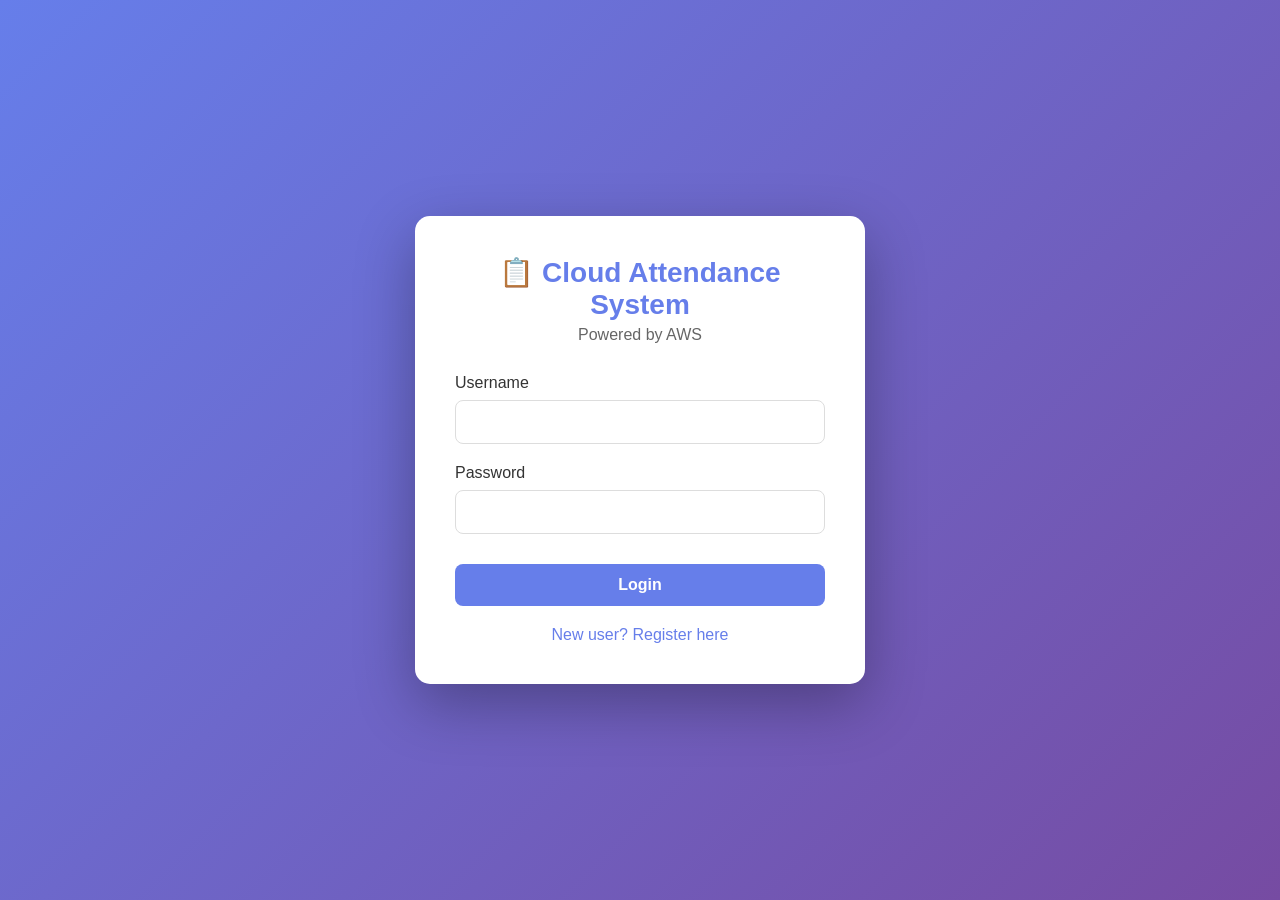
==== frontend/index.html @ d003680c "Initial commit: Cloud Attendance System" ====
<!DOCTYPE html>
<html lang="en">
<head>
    <meta charset="UTF-8">
    <meta name="viewport" content="width=device-width, initial-scale=1.0">
    <title>Cloud Attendance System - Login</title>
    <link rel="stylesheet" href="style.css">
</head>
<body>
    <div class="container">
        <div class="login-card">
            <div class="logo">
                <h1>📋 Cloud Attendance System</h1>
                <p>Powered by AWS</p>
            </div>
            
            <form id="loginForm">
                <div class="input-group">
                    <label>Username</label>
                    <input type="text" id="username" required>
                </div>
                <div class="input-group">
                    <label>Password</label>
                    <input type="password" id="password" required>
                </div>
                <button type="submit">Login</button>
            </form>
            
            <div class="register-link">
                <a href="#" onclick="showRegister()">New user? Register here</a>
            </div>
        </div>
        
        <div class="register-card" style="display: none;">
            <div class="logo">
                <h1>📋 Register</h1>
            </div>
            <form id="registerForm">
                <div class="input-group">
                    <label>Full Name</label>
                    <input type="text" id="regName" required>
                </div>
                <div class="input-group">
                    <label>Username</label>
                    <input type="text" id="regUsername" required>
                </div>
                <div class="input-group">
                    <label>Password</label>
                    <input type="password" id="regPassword" required>
                </div>
                <div class="input-group">
                    <label>Role</label>
                    <select id="regRole">
                        <option value="student">Student</option>
                        <option value="faculty">Faculty</option>
                        <option value="admin">Admin</option>
                    </select>
                </div>
                <button type="submit">Register</button>
                <button type="button" onclick="showLogin()">Back to Login</button>
            </form>
        </div>
    </div>
    
    <script src="script.js"></script>
</body>
</html>
---- frontend/style.css ----
/* Styling */
* {
    margin: 0;
    padding: 0;
    box-sizing: border-box;
}

body {
    font-family: 'Segoe UI', Tahoma, Geneva, Verdana, sans-serif;
    background: linear-gradient(135deg, #667eea 0%, #764ba2 100%);
    min-height: 100vh;
}

/* Login Styles */
.container {
    display: flex;
    justify-content: center;
    align-items: center;
    min-height: 100vh;
    padding: 20px;
}

.login-card, .register-card {
    background: white;
    border-radius: 15px;
    padding: 40px;
    width: 100%;
    max-width: 450px;
    box-shadow: 0 20px 60px rgba(0,0,0,0.3);
}

.logo {
    text-align: center;
    margin-bottom: 30px;
}

.logo h1 {
    color: #667eea;
    font-size: 28px;
}

.logo p {
    color: #666;
    margin-top: 5px;
}

.input-group {
    margin-bottom: 20px;
}

.input-group label {
    display: block;
    margin-bottom: 8px;
    color: #333;
    font-weight: 500;
}

.input-group input, .input-group select {
    width: 100%;
    padding: 12px;
    border: 1px solid #ddd;
    border-radius: 8px;
    font-size: 16px;
    transition: border-color 0.3s;
}

.input-group input:focus, .input-group select:focus {
    outline: none;
    border-color: #667eea;
}

button {
    width: 100%;
    padding: 12px;
    background: #667eea;
    color: white;
    border: none;
    border-radius: 8px;
    font-size: 16px;
    font-weight: 600;
    cursor: pointer;
    transition: background 0.3s;
    margin-top: 10px;
}

button:hover {
    background: #5a67d8;
}

.register-link {
    text-align: center;
    margin-top: 20px;
}

.register-link a {
    color: #667eea;
    text-decoration: none;
}

/* Dashboard Styles */
.navbar {
    background: white;
    padding: 15px 30px;
    display: flex;
    justify-content: space-between;
    align-items: center;
    box-shadow: 0 2px 10px rgba(0,0,0,0.1);
}

.nav-brand {
    font-size: 22px;
    font-weight: bold;
    color: #667eea;
}

.logout-btn {
    width: auto;
    padding: 8px 20px;
    background: #e53e3e;
    margin-top: 0;
    margin-left: 15px;
}

.dashboard-container {
    display: flex;
    min-height: calc(100vh - 70px);
}

.sidebar {
    width: 250px;
    background: white;
    padding: 20px;
    box-shadow: 2px 0 10px rgba(0,0,0,0.1);
}

.sidebar-btn {
    width: 100%;
    text-align: left;
    background: #f7fafc;
    color: #333;
    margin-bottom: 10px;
    padding: 12px 15px;
}

.sidebar-btn:hover {
    background: #667eea;
    color: white;
}

.main-content {
    flex: 1;
    padding: 30px;
}

.section {
    animation: fadeIn 0.3s ease;
}

@keyframes fadeIn {
    from { opacity: 0; transform: translateY(20px); }
    to { opacity: 1; transform: translateY(0); }
}

.card {
    background: white;
    border-radius: 10px;
    padding: 25px;
    margin-top: 20px;
    box-shadow: 0 2px 10px rgba(0,0,0,0.1);
}

.card h3 {
    margin-bottom: 15px;
    color: #333;
}

.primary-btn {
    width: auto;
    padding: 10px 25px;
    margin-top: 10px;
}

.records-table {
    margin-top: 20px;
    overflow-x: auto;
}

.records-table table {
    width: 100%;
    border-collapse: collapse;
}

.records-table th, .records-table td {
    padding: 12px;
    text-align: left;
    border-bottom: 1px solid #eee;
}

.records-table th {
    background: #f7fafc;
    font-weight: 600;
}

.message {
    margin-top: 15px;
    padding: 10px;
    border-radius: 5px;
}

.message.success {
    background: #c6f6d5;
    color: #22543d;
}

.message.error {
    background: #fed7d7;
    color: #742a2a;
}

.stats-grid {
    display: grid;
    grid-template-columns: repeat(auto-fit, minmax(250px, 1fr));
    gap: 20px;
    margin-top: 20px;
}

.stat-card {
    background: white;
    padding: 20px;
    border-radius: 10px;
    text-align: center;
    box-shadow: 0 2px 10px rgba(0,0,0,0.1);
}

.stat-card h3 {
    color: #667eea;
    font-size: 32px;
    margin: 10px 0;
}

.stats-cards {
    display: grid;
    grid-template-columns: repeat(auto-fit, minmax(200px, 1fr));
    gap: 20px;
    margin-bottom: 20px;
}

.form-row {
    display: grid;
    grid-template-columns: 1fr 1fr 1fr auto;
    gap: 15px;
    align-items: end;
}

@media (max-width: 768px) {
    .dashboard-container {
        flex-direction: column;
    }
    
    .sidebar {
        width: 100%;
        display: flex;
        overflow-x: auto;
    }
    
    .sidebar-btn {
        width: auto;
        margin-right: 10px;
    }
    
    .form-row {
        grid-template-columns: 1fr;
    }
}
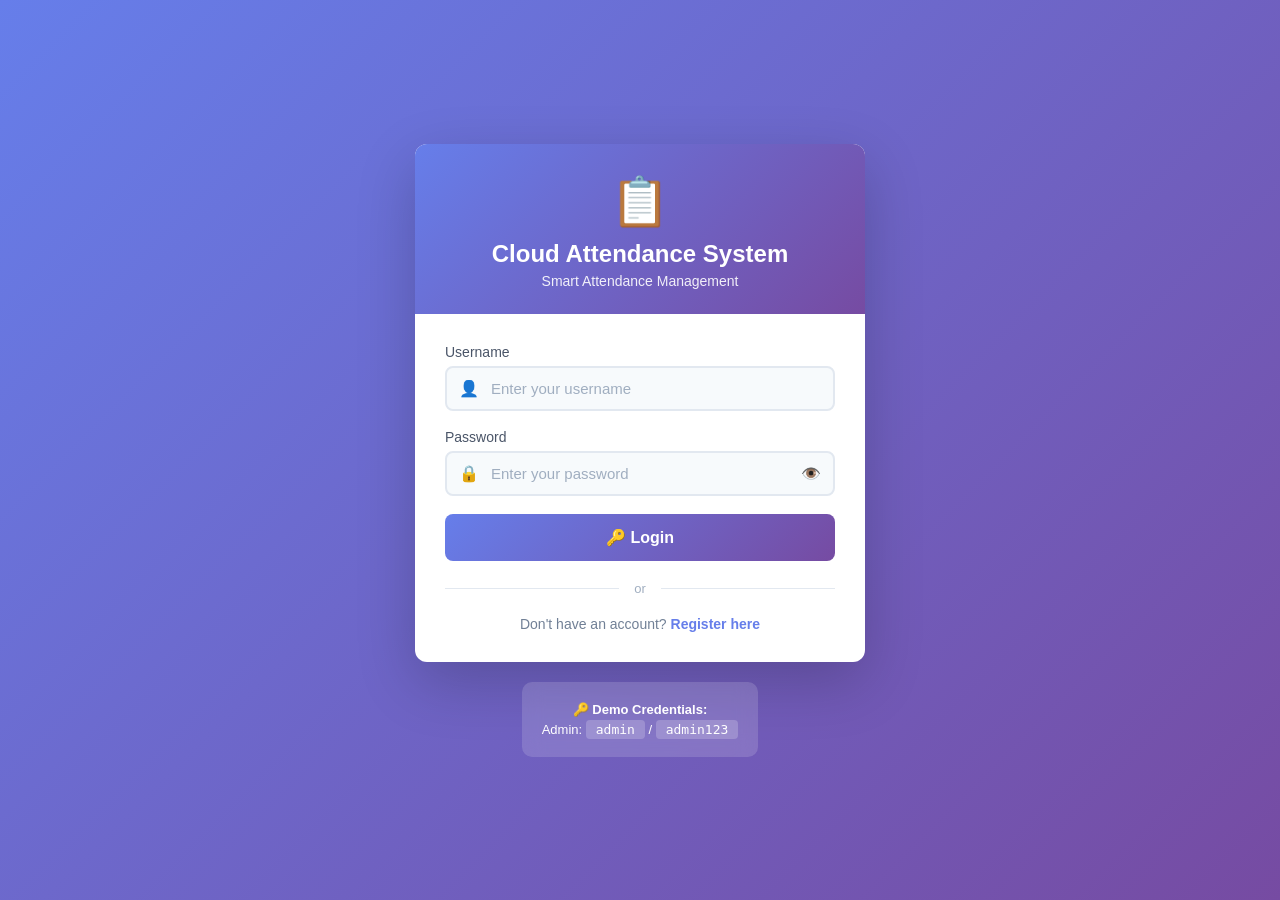
==== commit 8afd4bef: "Final production code with updated URLs and app password" ====
--- a/frontend/index.html
+++ b/frontend/index.html
@@ -8,60 +8,81 @@
 </head>
 <body>
     <div class="container">
-        <div class="login-card">
-            <div class="logo">
-                <h1>📋 Cloud Attendance System</h1>
-                <p>Powered by AWS</p>
+        
+        <!-- Login Card -->
+        <div class="auth-card login-card" id="loginCard">
+            <div class="auth-header">
+                <div class="logo-icon">📋</div>
+                <h1>Cloud Attendance System</h1>
+                <p>Smart Attendance Management</p>
             </div>
-            
-            <form id="loginForm">
-                <div class="input-group">
-                    <label>Username</label>
-                    <input type="text" id="username" required>
+            <div class="auth-body">
+                <div id="loginError" class="alert alert-error" style="display: none;"></div>
+                <form id="loginForm">
+                    <div class="input-group">
+                        <label>Username</label>
+                        <div class="input-icon">
+                            <span class="icon">👤</span>
+                            <input type="text" id="username" placeholder="Enter your username" required>
+                        </div>
+                    </div>
+                    <div class="input-group">
+                        <label>Password</label>
+                        <div class="input-icon">
+                            <span class="icon">🔒</span>
+                            <input type="password" id="password" placeholder="Enter your password" required>
+                            <button type="button" class="toggle-password" onclick="togglePassword()">👁️</button>
+                        </div>
+                    </div>
+                    <button type="submit" class="btn-primary btn-full">🔑 Login</button>
+                </form>
+                <div class="auth-divider"><span>or</span></div>
+                <div class="auth-footer">
+                    <p>Don't have an account? <a href="#" onclick="showRegister()">Register here</a></p>
                 </div>
-                <div class="input-group">
-                    <label>Password</label>
-                    <input type="password" id="password" required>
-                </div>
-                <button type="submit">Login</button>
-            </form>
-            
-            <div class="register-link">
-                <a href="#" onclick="showRegister()">New user? Register here</a>
             </div>
         </div>
         
-        <div class="register-card" style="display: none;">
-            <div class="logo">
-                <h1>📋 Register</h1>
+        <!-- Register Card -->
+        <div class="auth-card register-card" id="registerCard" style="display: none;">
+            <div class="auth-header">
+                <div class="logo-icon">📝</div>
+                <h1>Create Account</h1>
+                <p>Join the Cloud Attendance System</p>
             </div>
-            <form id="registerForm">
-                <div class="input-group">
-                    <label>Full Name</label>
-                    <input type="text" id="regName" required>
+            <div class="auth-body">
+                <div id="registerError" class="alert alert-error" style="display: none;"></div>
+                <div id="registerSuccess" class="alert alert-success" style="display: none;"></div>
+                <form id="registerForm">
+                    <div class="input-group"><label>Full Name *</label><div class="input-icon"><span class="icon">👤</span><input type="text" id="regName" placeholder="Enter your full name" required></div></div>
+                    <div class="input-group"><label>Email Address *</label><div class="input-icon"><span class="icon">📧</span><input type="email" id="regEmail" placeholder="Enter your email" required></div></div>
+                    <div class="input-group"><label>Username / Student ID *</label><div class="input-icon"><span class="icon">🆔</span><input type="text" id="regUsername" placeholder="Choose a username" required></div></div>
+                    <div class="input-group"><label>Password *</label><div class="input-icon"><span class="icon">🔒</span><input type="password" id="regPassword" placeholder="Create a strong password" required><button type="button" class="toggle-password" onclick="toggleRegisterPassword()">👁️</button></div></div>
+                    <div class="input-group"><label>Role *</label><div class="input-icon"><span class="icon">🎯</span><select id="regRole" required><option value="">Select your role</option><option value="student">🎓 Student</option><option value="admin">🔑 Admin</option></select></div></div>
+                    
+                    <div id="studentFields" style="display: none;">
+                        <div class="input-group"><label>Department</label><select id="regDepartment"><option value="Science">Science</option><option value="Arts">Arts</option><option value="Commerce">Commerce</option><option value="Engineering">Engineering</option><option value="Medical">Medical</option><option value="Other">Other</option></select></div>
+                        <div class="input-group"><label>Branch</label><input type="text" id="regBranch" placeholder="e.g., Computer Science"></div>
+                        <div class="input-group"><label>Batch/Year</label><select id="regBatch"><option value="1st Year">1st Year</option><option value="2nd Year">2nd Year</option><option value="3rd Year">3rd Year</option><option value="4th Year">4th Year</option><option value="Final Year">Final Year</option></select></div>
+                        <div class="input-group"><label>Admission Year</label><input type="number" id="regAdmissionYear" placeholder="2024" value="2024"></div>
+                    </div>
+                    
+                    <button type="submit" class="btn-primary btn-full">📝 Register</button>
+                </form>
+                <div class="auth-divider"><span>or</span></div>
+                <div class="auth-footer">
+                    <p>Already have an account? <a href="#" onclick="showLogin()">Login here</a></p>
                 </div>
-                <div class="input-group">
-                    <label>Username</label>
-                    <input type="text" id="regUsername" required>
-                </div>
-                <div class="input-group">
-                    <label>Password</label>
-                    <input type="password" id="regPassword" required>
-                </div>
-                <div class="input-group">
-                    <label>Role</label>
-                    <select id="regRole">
-                        <option value="student">Student</option>
-                        <option value="faculty">Faculty</option>
-                        <option value="admin">Admin</option>
-                    </select>
-                </div>
-                <button type="submit">Register</button>
-                <button type="button" onclick="showLogin()">Back to Login</button>
-            </form>
+            </div>
         </div>
+        
+        <!-- Demo Credentials -->
+        <div class="demo-credentials">
+            <p><strong>🔑 Demo Credentials:</strong></p>
+            <p>Admin: <code>admin</code> / <code>admin123</code></p>
+        </div>
+        
     </div>
-    
     <script src="script.js"></script>
 </body>
 </html>
--- a/frontend/style.css
+++ b/frontend/style.css
@@ -1,274 +1,413 @@
-/* Styling */
-* {
-    margin: 0;
-    padding: 0;
-    box-sizing: border-box;
-}
+/* ============================================ */
+/* ROOT VARIABLES */
+/* ============================================ */
+:root {
+    --primary: #667eea;
+    --primary-dark: #5a67d8;
+    --secondary: #764ba2;
+    --success: #38a169;
+    --danger: #e53e3e;
+    --warning: #d69e2e;
+    --gray-50: #f7fafc;
+    --gray-100: #edf2f7;
+    --gray-200: #e2e8f0;
+    --gray-300: #cbd5e0;
+    --gray-400: #a0aec0;
+    --gray-500: #718096;
+    --gray-600: #4a5568;
+    --gray-700: #2d3748;
+    --shadow-sm: 0 1px 3px rgba(0,0,0,0.08);
+    --shadow-md: 0 4px 20px rgba(0,0,0,0.1);
+    --shadow-lg: 0 10px 40px rgba(0,0,0,0.15);
+    --shadow-xl: 0 20px 60px rgba(0,0,0,0.2);
+    --radius: 12px;
+    --transition: all 0.3s ease;
+}
+
+* { margin: 0; padding: 0; box-sizing: border-box; }
 
 body {
     font-family: 'Segoe UI', Tahoma, Geneva, Verdana, sans-serif;
-    background: linear-gradient(135deg, #667eea 0%, #764ba2 100%);
+    background: linear-gradient(135deg, var(--primary) 0%, var(--secondary) 100%);
     min-height: 100vh;
-}
-
-/* Login Styles */
+    color: var(--gray-700);
+}
+
+/* ============================================ */
+/* SCROLLBAR */
+/* ============================================ */
+::-webkit-scrollbar { width: 8px; height: 8px; }
+::-webkit-scrollbar-track { background: var(--gray-100); border-radius: 10px; }
+::-webkit-scrollbar-thumb { background: var(--primary); border-radius: 10px; }
+::-webkit-scrollbar-thumb:hover { background: var(--primary-dark); }
+
+/* ============================================ */
+/* AUTH */
+/* ============================================ */
 .container {
     display: flex;
+    flex-direction: column;
     justify-content: center;
     align-items: center;
     min-height: 100vh;
     padding: 20px;
 }
 
-.login-card, .register-card {
-    background: white;
-    border-radius: 15px;
-    padding: 40px;
+.auth-card {
+    background: white;
+    border-radius: var(--radius);
+    box-shadow: var(--shadow-xl);
     width: 100%;
     max-width: 450px;
-    box-shadow: 0 20px 60px rgba(0,0,0,0.3);
-}
-
-.logo {
+    overflow: hidden;
+    animation: slideUp 0.5s ease;
+}
+
+@keyframes slideUp {
+    from { opacity: 0; transform: translateY(30px); }
+    to { opacity: 1; transform: translateY(0); }
+}
+
+.auth-header {
+    background: linear-gradient(135deg, var(--primary) 0%, var(--secondary) 100%);
+    color: white;
+    padding: 30px 30px 25px;
     text-align: center;
-    margin-bottom: 30px;
-}
-
-.logo h1 {
-    color: #667eea;
-    font-size: 28px;
-}
-
-.logo p {
-    color: #666;
-    margin-top: 5px;
-}
-
-.input-group {
-    margin-bottom: 20px;
-}
-
-.input-group label {
-    display: block;
-    margin-bottom: 8px;
-    color: #333;
-    font-weight: 500;
-}
-
-.input-group input, .input-group select {
+}
+
+.auth-header .logo-icon { font-size: 48px; margin-bottom: 10px; display: block; }
+.auth-header h1 { font-size: 24px; margin: 0; font-weight: 700; }
+.auth-header p { margin: 5px 0 0; opacity: 0.9; font-size: 14px; }
+
+.auth-body { padding: 30px; }
+
+.input-group { margin-bottom: 18px; }
+.input-group label { display: block; margin-bottom: 6px; font-weight: 500; color: var(--gray-600); font-size: 14px; }
+
+.input-icon {
+    position: relative;
+    display: flex;
+    align-items: center;
+    background: var(--gray-50);
+    border-radius: 8px;
+    border: 2px solid var(--gray-200);
+    transition: var(--transition);
+}
+
+.input-icon:focus-within {
+    border-color: var(--primary);
+    background: white;
+    box-shadow: 0 0 0 3px rgba(102, 126, 234, 0.2);
+}
+
+.input-icon .icon { padding: 0 12px; color: var(--gray-400); font-size: 16px; }
+.input-icon input, .input-icon select {
+    flex: 1;
+    padding: 12px 12px 12px 0;
+    border: none;
+    background: transparent;
+    font-size: 15px;
+    color: var(--gray-700);
+    outline: none;
     width: 100%;
-    padding: 12px;
-    border: 1px solid #ddd;
-    border-radius: 8px;
-    font-size: 16px;
-    transition: border-color 0.3s;
-}
-
-.input-group input:focus, .input-group select:focus {
+}
+.input-icon input::placeholder { color: var(--gray-400); }
+.input-icon select { appearance: none; cursor: pointer; }
+.input-icon textarea {
+    flex: 1;
+    padding: 12px 12px 12px 0;
+    border: none;
+    background: transparent;
+    font-size: 15px;
+    color: var(--gray-700);
     outline: none;
-    border-color: #667eea;
-}
-
-button {
-    width: 100%;
-    padding: 12px;
-    background: #667eea;
-    color: white;
+    resize: vertical;
+    min-height: 80px;
+    font-family: inherit;
+}
+
+.toggle-password { background: none; border: none; padding: 0 12px; cursor: pointer; font-size: 16px; color: var(--gray-400); }
+
+.btn-primary {
+    padding: 14px 20px;
     border: none;
     border-radius: 8px;
     font-size: 16px;
     font-weight: 600;
     cursor: pointer;
-    transition: background 0.3s;
-    margin-top: 10px;
-}
-
-button:hover {
-    background: #5a67d8;
-}
-
-.register-link {
+    transition: var(--transition);
+    background: linear-gradient(135deg, var(--primary) 0%, var(--secondary) 100%);
+    color: white;
+    width: 100%;
+}
+
+.btn-primary:hover { transform: translateY(-2px); box-shadow: 0 8px 25px rgba(102, 126, 234, 0.4); }
+.btn-primary:active { transform: translateY(0); }
+.btn-secondary { background: var(--gray-200); color: var(--gray-700); padding: 10px 20px; border: none; border-radius: 8px; font-size: 14px; font-weight: 500; cursor: pointer; transition: var(--transition); }
+.btn-secondary:hover { background: var(--gray-300); }
+.btn-danger { background: var(--danger); color: white; border: none; padding: 8px 16px; border-radius: 6px; cursor: pointer; transition: var(--transition); }
+.btn-danger:hover { background: #c53030; }
+
+.auth-divider { display: flex; align-items: center; margin: 20px 0; color: var(--gray-400); font-size: 13px; }
+.auth-divider::before, .auth-divider::after { content: ''; flex: 1; height: 1px; background: var(--gray-200); }
+.auth-divider span { padding: 0 15px; }
+
+.auth-footer { text-align: center; color: var(--gray-500); font-size: 14px; }
+.auth-footer a { color: var(--primary); font-weight: 600; text-decoration: none; }
+.auth-footer a:hover { text-decoration: underline; }
+
+.alert { padding: 12px 15px; border-radius: 8px; margin-bottom: 15px; font-size: 14px; }
+.alert-error { background: #fed7d7; color: #742a2a; border: 1px solid #feb2b2; }
+.alert-success { background: #c6f6d5; color: #22543d; border: 1px solid #9ae6b4; }
+
+.demo-credentials {
+    max-width: 450px;
+    margin: 20px auto 0;
+    padding: 15px 20px;
+    background: rgba(255,255,255,0.15);
+    border-radius: 10px;
     text-align: center;
-    margin-top: 20px;
-}
-
-.register-link a {
-    color: #667eea;
-    text-decoration: none;
-}
-
-/* Dashboard Styles */
+    backdrop-filter: blur(10px);
+    color: white;
+}
+
+.demo-credentials p { margin: 5px 0; font-size: 13px; }
+.demo-credentials code { background: rgba(255,255,255,0.2); padding: 2px 10px; border-radius: 4px; font-size: 13px; }
+
+#studentFields { border-top: 1px dashed var(--gray-200); padding-top: 15px; margin-top: 5px; }
+
+/* ============================================ */
+/* NAVBAR */
+/* ============================================ */
 .navbar {
     background: white;
     padding: 15px 30px;
     display: flex;
     justify-content: space-between;
     align-items: center;
-    box-shadow: 0 2px 10px rgba(0,0,0,0.1);
-}
-
-.nav-brand {
-    font-size: 22px;
-    font-weight: bold;
-    color: #667eea;
-}
+    box-shadow: var(--shadow-sm);
+    position: sticky;
+    top: 0;
+    z-index: 100;
+}
+
+.nav-brand { font-size: 22px; font-weight: bold; color: var(--primary); display: flex; align-items: center; gap: 10px; }
+.nav-user { display: flex; align-items: center; gap: 15px; }
+.nav-user .user-name { font-weight: 600; color: var(--gray-700); }
+.nav-user .user-role { font-size: 12px; padding: 4px 12px; border-radius: 20px; background: var(--gray-100); color: var(--gray-600); }
 
 .logout-btn {
-    width: auto;
     padding: 8px 20px;
-    background: #e53e3e;
-    margin-top: 0;
-    margin-left: 15px;
-}
-
-.dashboard-container {
-    display: flex;
-    min-height: calc(100vh - 70px);
-}
+    background: var(--danger);
+    color: white;
+    border: none;
+    border-radius: 8px;
+    font-size: 14px;
+    font-weight: 600;
+    cursor: pointer;
+    transition: var(--transition);
+}
+.logout-btn:hover { background: #c53030; transform: scale(1.05); }
+
+/* ============================================ */
+/* DASHBOARD LAYOUT */
+/* ============================================ */
+.dashboard-container { display: flex; min-height: calc(100vh - 70px); }
 
 .sidebar {
-    width: 250px;
+    width: 260px;
     background: white;
     padding: 20px;
-    box-shadow: 2px 0 10px rgba(0,0,0,0.1);
+    box-shadow: 2px 0 10px rgba(0,0,0,0.05);
+    overflow-y: auto;
+    flex-shrink: 0;
 }
 
 .sidebar-btn {
     width: 100%;
     text-align: left;
-    background: #f7fafc;
-    color: #333;
-    margin-bottom: 10px;
-    padding: 12px 15px;
-}
-
-.sidebar-btn:hover {
-    background: #667eea;
-    color: white;
-}
-
-.main-content {
-    flex: 1;
-    padding: 30px;
-}
-
-.section {
-    animation: fadeIn 0.3s ease;
-}
-
-@keyframes fadeIn {
-    from { opacity: 0; transform: translateY(20px); }
-    to { opacity: 1; transform: translateY(0); }
-}
-
+    background: transparent;
+    color: var(--gray-600);
+    border: none;
+    padding: 12px 16px;
+    border-radius: 8px;
+    font-size: 15px;
+    font-weight: 500;
+    cursor: pointer;
+    transition: var(--transition);
+    margin-bottom: 5px;
+    display: flex;
+    align-items: center;
+    gap: 12px;
+}
+
+.sidebar-btn:hover { background: var(--gray-100); color: var(--primary); }
+.sidebar-btn.active { background: var(--primary); color: white; box-shadow: 0 4px 15px rgba(102, 126, 234, 0.3); }
+
+.main-content { flex: 1; padding: 30px; overflow-y: auto; }
+.section { animation: fadeIn 0.3s ease; }
+@keyframes fadeIn { from { opacity: 0; transform: translateY(20px); } to { opacity: 1; transform: translateY(0); } }
+.section h2 { color: white; margin-bottom: 20px; font-size: 28px; text-shadow: 0 2px 4px rgba(0,0,0,0.1); }
+
+/* ============================================ */
+/* CARDS */
+/* ============================================ */
 .card {
     background: white;
-    border-radius: 10px;
+    border-radius: var(--radius);
     padding: 25px;
     margin-top: 20px;
-    box-shadow: 0 2px 10px rgba(0,0,0,0.1);
-}
-
-.card h3 {
-    margin-bottom: 15px;
-    color: #333;
-}
-
-.primary-btn {
-    width: auto;
-    padding: 10px 25px;
-    margin-top: 10px;
-}
-
-.records-table {
-    margin-top: 20px;
-    overflow-x: auto;
-}
-
-.records-table table {
-    width: 100%;
-    border-collapse: collapse;
-}
-
-.records-table th, .records-table td {
-    padding: 12px;
-    text-align: left;
-    border-bottom: 1px solid #eee;
-}
-
-.records-table th {
-    background: #f7fafc;
-    font-weight: 600;
-}
-
-.message {
-    margin-top: 15px;
-    padding: 10px;
-    border-radius: 5px;
-}
-
-.message.success {
-    background: #c6f6d5;
-    color: #22543d;
-}
-
-.message.error {
-    background: #fed7d7;
-    color: #742a2a;
-}
+    box-shadow: var(--shadow-md);
+    transition: var(--transition);
+}
+.card:hover { box-shadow: var(--shadow-lg); }
+.card h3 { margin-bottom: 15px; color: var(--gray-700); font-size: 18px; display: flex; align-items: center; gap: 10px; }
+
+/* ============================================ */
+/* STATS CARDS */
+/* ============================================ */
+.stats-cards {
+    display: grid;
+    grid-template-columns: repeat(auto-fit, minmax(150px, 1fr));
+    gap: 15px;
+    margin-bottom: 20px;
+}
+
+.stat-card {
+    background: white;
+    padding: 20px;
+    border-radius: var(--radius);
+    text-align: center;
+    box-shadow: var(--shadow-sm);
+    transition: var(--transition);
+    border-left: 4px solid var(--primary);
+}
+.stat-card:hover { transform: translateY(-4px); box-shadow: var(--shadow-md); }
+.stat-card h3 { color: var(--primary); font-size: 32px; margin: 10px 0 5px; font-weight: 700; }
+.stat-card p { color: var(--gray-500); font-size: 14px; margin: 0; }
 
 .stats-grid {
-    display: grid;
-    grid-template-columns: repeat(auto-fit, minmax(250px, 1fr));
-    gap: 20px;
-    margin-top: 20px;
-}
-
-.stat-card {
-    background: white;
-    padding: 20px;
-    border-radius: 10px;
-    text-align: center;
-    box-shadow: 0 2px 10px rgba(0,0,0,0.1);
-}
-
-.stat-card h3 {
-    color: #667eea;
-    font-size: 32px;
-    margin: 10px 0;
-}
-
-.stats-cards {
     display: grid;
     grid-template-columns: repeat(auto-fit, minmax(200px, 1fr));
     gap: 20px;
-    margin-bottom: 20px;
-}
-
-.form-row {
+    margin-top: 20px;
+}
+
+/* ============================================ */
+/* FORMS */
+/* ============================================ */
+.form-grid { display: grid; grid-template-columns: repeat(auto-fill, minmax(250px, 1fr)); gap: 15px; }
+.filter-bar { display: flex; flex-wrap: wrap; gap: 10px; margin-bottom: 15px; align-items: flex-end; }
+.filter-bar .input-group { margin-bottom: 0; flex: 1; min-width: 150px; }
+.filter-bar .input-group label { font-size: 12px; margin-bottom: 3px; }
+
+/* ============================================ */
+/* ATTENDANCE BUTTONS */
+/* ============================================ */
+.attendance-options { display: flex; gap: 15px; margin-top: 10px; }
+.attendance-btn {
+    flex: 1;
+    padding: 15px 20px;
+    border: none;
+    border-radius: 8px;
+    font-size: 18px;
+    font-weight: 600;
+    cursor: pointer;
+    transition: var(--transition);
+}
+.attendance-btn:hover { transform: scale(1.03); box-shadow: var(--shadow-md); }
+.present-btn { background: #c6f6d5; color: #22543d; }
+.present-btn:hover { background: #9ae6b4; }
+.leave-btn { background: #feebc8; color: #744210; }
+.leave-btn:hover { background: #fbd38d; }
+
+/* ============================================ */
+/* STATUS BADGES */
+/* ============================================ */
+.status-badge { display: inline-block; padding: 4px 14px; border-radius: 20px; font-weight: 600; font-size: 13px; }
+.status-present { background: #c6f6d5; color: #22543d; }
+.status-absent { background: #fed7d7; color: #742a2a; }
+.status-leave { background: #feebc8; color: #744210; }
+.status-pending { background: #fefcbf; color: #744210; }
+
+/* ============================================ */
+/* PROFILE */
+/* ============================================ */
+.profile-grid {
     display: grid;
-    grid-template-columns: 1fr 1fr 1fr auto;
+    grid-template-columns: repeat(auto-fill, minmax(220px, 1fr));
     gap: 15px;
-    align-items: end;
-}
-
+}
+.profile-item { padding: 12px 16px; background: var(--gray-50); border-radius: 8px; }
+.profile-item label { display: block; font-size: 12px; color: var(--gray-500); margin-bottom: 4px; font-weight: 500; text-transform: uppercase; letter-spacing: 0.5px; }
+.profile-item span { font-size: 16px; font-weight: 600; color: var(--gray-700); }
+
+/* ============================================ */
+/* TABLE */
+/* ============================================ */
+.records-table { margin-top: 15px; overflow-x: auto; }
+.records-table table { width: 100%; border-collapse: collapse; font-size: 14px; }
+.records-table th {
+    background: var(--gray-50);
+    color: var(--gray-600);
+    font-weight: 600;
+    padding: 12px 15px;
+    text-align: left;
+    border-bottom: 2px solid var(--gray-200);
+    white-space: nowrap;
+}
+.records-table td { padding: 10px 15px; border-bottom: 1px solid var(--gray-100); color: var(--gray-700); }
+.records-table tr:hover td { background: var(--gray-50); }
+
+/* ============================================ */
+/* MESSAGES */
+/* ============================================ */
+.message {
+    margin-top: 15px;
+    padding: 12px 16px;
+    border-radius: 8px;
+    font-size: 14px;
+}
+.message.success { background: #c6f6d5; color: #22543d; border: 1px solid #9ae6b4; }
+.message.error { background: #fed7d7; color: #742a2a; border: 1px solid #feb2b2; }
+
+/* ============================================ */
+/* TODAY STATUS */
+/* ============================================ */
+.today-status { padding: 15px; border-radius: 8px; background: var(--gray-50); text-align: center; }
+.today-status .status-badge { font-size: 18px; padding: 8px 25px; }
+
+/* ============================================ */
+/* RESPONSIVE */
+/* ============================================ */
 @media (max-width: 768px) {
-    .dashboard-container {
-        flex-direction: column;
-    }
-    
+    .dashboard-container { flex-direction: column; }
     .sidebar {
         width: 100%;
         display: flex;
         overflow-x: auto;
+        padding: 10px 15px;
+        gap: 8px;
     }
-    
-    .sidebar-btn {
-        width: auto;
-        margin-right: 10px;
-    }
-    
-    .form-row {
-        grid-template-columns: 1fr;
-    }
+    .sidebar-btn { width: auto; white-space: nowrap; padding: 10px 16px; font-size: 13px; margin-bottom: 0; }
+    .main-content { padding: 15px; }
+    .section h2 { font-size: 22px; }
+    .navbar { flex-direction: column; gap: 10px; padding: 12px 20px; }
+    .nav-user { width: 100%; justify-content: center; flex-wrap: wrap; }
+    .form-grid { grid-template-columns: 1fr; }
+    .filter-bar { flex-direction: column; }
+    .filter-bar .input-group { min-width: 100%; }
+    .profile-grid { grid-template-columns: 1fr 1fr; }
+    .stats-cards { grid-template-columns: repeat(auto-fit, minmax(130px, 1fr)); }
+    .stats-grid { grid-template-columns: 1fr 1fr; }
+    .attendance-options { flex-direction: column; }
+}
+
+@media (max-width: 480px) {
+    .profile-grid { grid-template-columns: 1fr; }
+    .stats-cards { grid-template-columns: 1fr 1fr; }
+    .stats-grid { grid-template-columns: 1fr; }
+    .auth-header h1 { font-size: 20px; }
+    .auth-body { padding: 20px; }
+    .card { padding: 15px; }
 }
